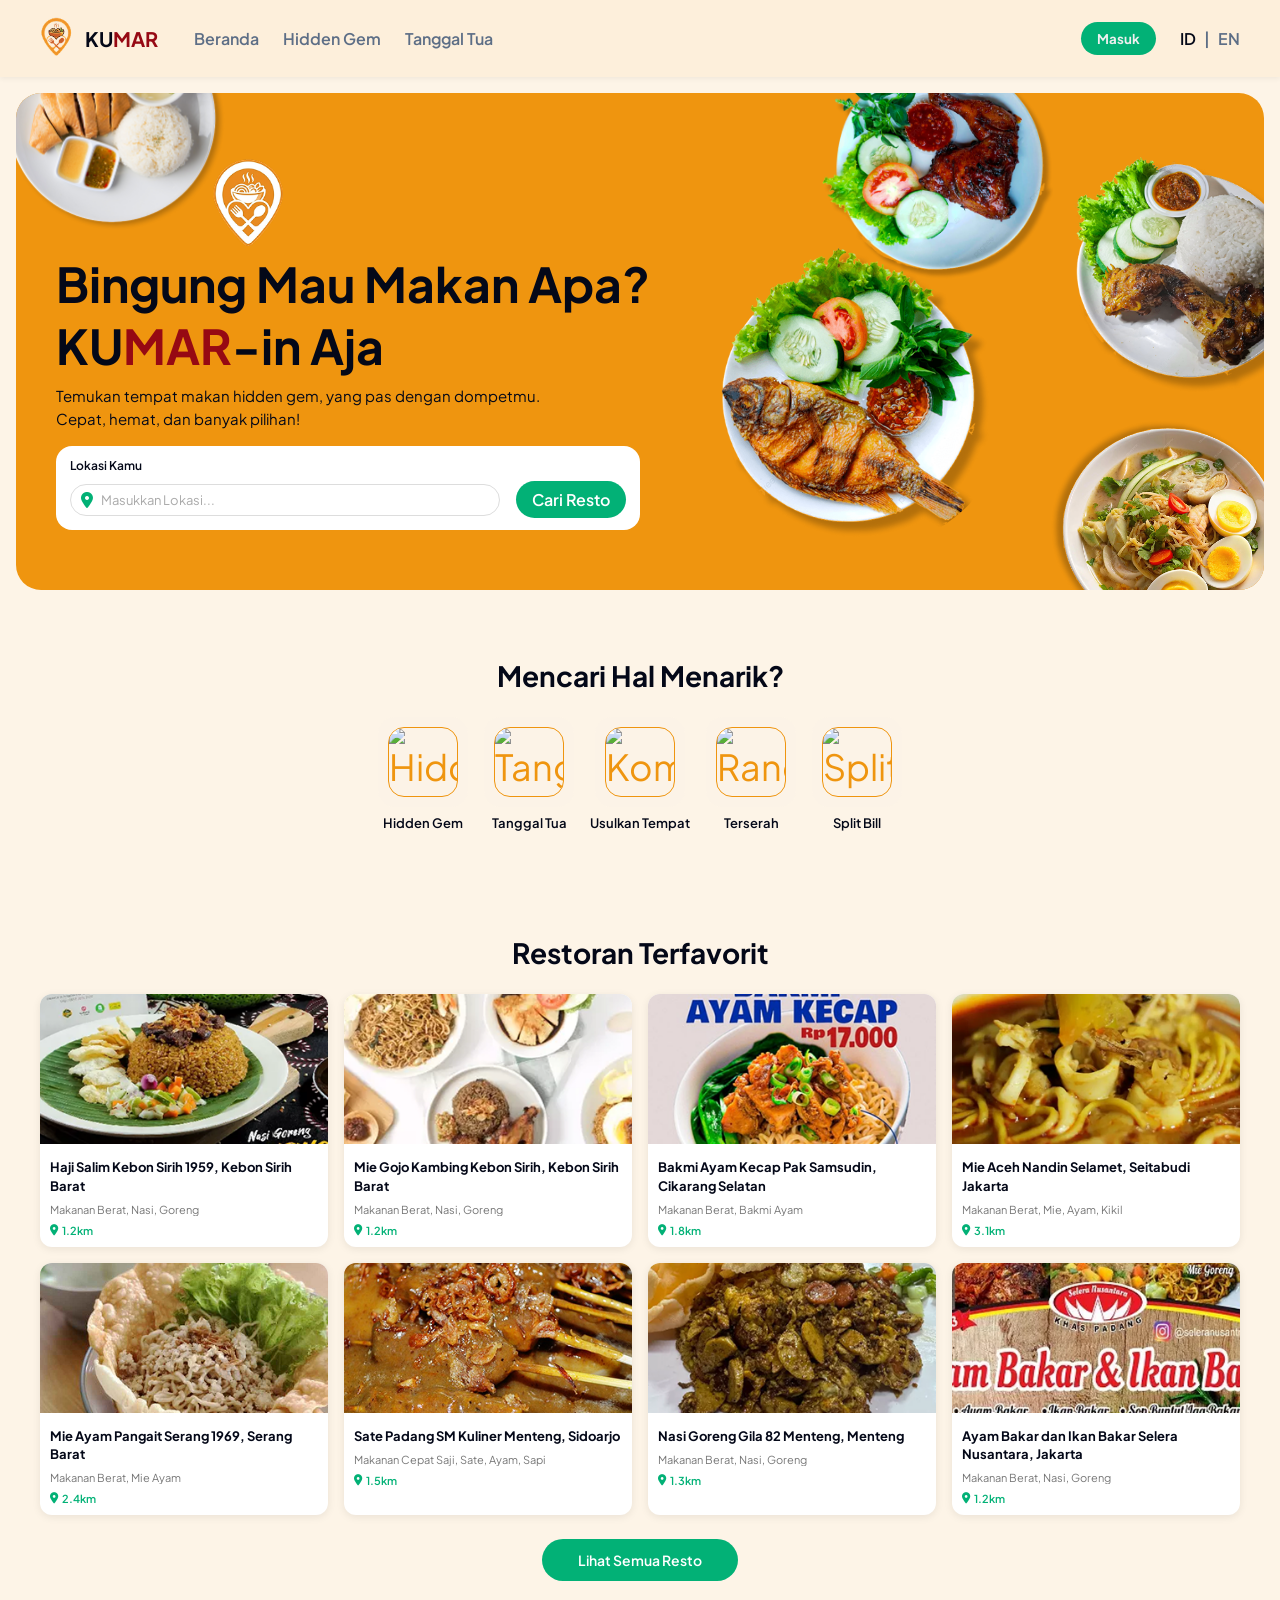
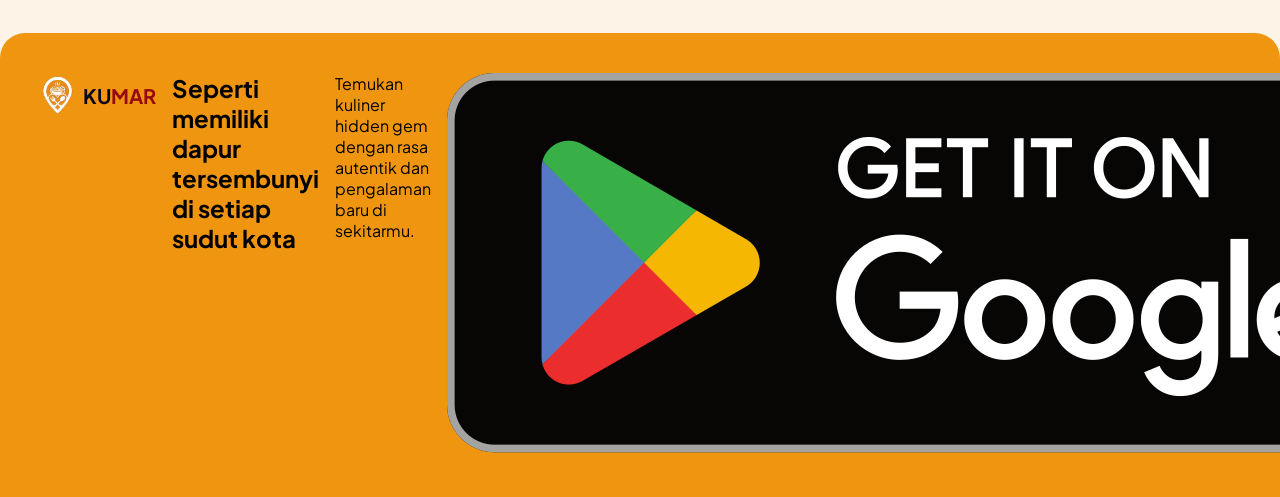
==== index.html @ 87214455 "fixing src link" ====
<!DOCTYPE html>
<html lang="id">
<head>
    <meta charset="UTF-8">
    <meta name="viewport" content="width=device-width, initial-scale=1.0">
    <base href="/">
    <title>KUMAR - Kuliner Masyarakat</title>
    <link rel="stylesheet" href="assets/css/style.css">
    <link href="https://fonts.googleapis.com/css2?family=Plus+Jakarta+Sans:wght@400;500;600;700&display=swap" rel="stylesheet">
    <link rel="stylesheet" href="https://cdnjs.cloudflare.com/ajax/libs/font-awesome/6.0.0/css/all.min.css">
</head>
<body>
    <div id="navbar-container"></div>

    <section class="hero">
        <div class="hero-content">
            <img class="hero-icon" src="/assets/img/icon-kumar-white.png" alt="Icon Kumar" >
            <h1>Bingung Mau Makan Apa?</h1>
            <h1>KU<span>MAR</span>-in Aja</h1>
            <p class="hero-desc">Temukan tempat makan hidden gem, yang pas dengan dompetmu.<br>Cepat, hemat, dan banyak pilihan!</p>
            <div class="search-box">
                <label>Lokasi Kamu</label>
                <div class="search-row">
                    <div class="search-input">
                        <i class="fa-solid fa-location-dot"></i>
                        <input type="text" placeholder="Masukkan Lokasi...">
                    </div>
                    <button class="btn-cari">Cari Resto</button>
                </div>
            </div>
        </div>
        <div class="hero-images">
            <img class="food-img food-1" src="/assets/img/Header/foto1.png" alt="food">
            <img class="food-img food-2" src="/assets/img/Header/foto2.png" alt="food">
            <img class="food-img food-3" src="/assets/img/Header/foto3.png" alt="food">
            <img class="food-img food-4" src="/assets/img/Header/foto4.png" alt="food">
            <img class="food-img food-5" src="/assets/img/Header/foto5.png" alt="food">
        </div>
    </section>

    <section class="categories">
        <h2>Mencari Hal Menarik?</h2>
        <div class="category-grid">
            <div class="category-item">
                <div class="category-icon"><img src="/assets/img/menu/Hidden Gem.png" alt="Hidden Gem"></div>
                <span>Hidden Gem</span>
            </div>
            <div class="category-item" onclick="window.location.href='/pages/tanggal_tua.html'" style="cursor: pointer;">
                <div class="category-icon"><img src="/assets/img/menu/Tanggal Tua.png" alt="Tanggal Tua"></div>
                <span>Tanggal Tua</span>
            </div>
            <div class="category-item">
                <div class="category-icon" onclick="window.location.href='/pages/submit-tempat.html' "><img src="/assets/img/menu/Komunitas.png" alt="Komunitas"></div>
                <span>Usulkan Tempat </span>
            </div>
            <div class="category-item" onclick="window.location.href='/pages/terserah.html'" style="cursor: pointer;">
                <div class="category-icon"><img src="/assets/img/menu/Random Picker.png" alt="Random Picker"></div>
                <span>Terserah</span>
            </div>
            <div class="category-item">
                <div class="category-icon"><img src="/assets/img/menu/Split Bill.png" alt="Split Bill"></div>
                <span>Split Bill</span>
            </div>
        </div>
    </section>

    <section class="restaurants">
        <h2>Restoran Terfavorit</h2>
        <div class="restaurant-grid">

            <div class="restaurant-card">
                <img src="/assets/img/Restoran Favorit/Haji Salim.png" alt="Haji Salim">
                <div class="card-info">
                    <h3>Haji Salim Kebon Sirih 1959, Kebon Sirih Barat</h3>
                    <p>Makanan Berat, Nasi, Goreng</p>
                    <span class="distance"><i class="fa-solid fa-location-dot"></i> 1.2km</span>
                </div>
            </div>

            <div class="restaurant-card">
                <img src="/assets/img/Restoran Favorit/Mie Gojo.png" alt="Mie Gojo">
                <div class="card-info">
                    <h3>Mie Gojo Kambing Kebon Sirih, Kebon Sirih Barat</h3>
                    <p>Makanan Berat, Nasi, Goreng</p>
                    <span class="distance"><i class="fa-solid fa-location-dot"></i> 1.2km</span>
                </div>
            </div>

            <div class="restaurant-card">
                <img src="/assets/img/Restoran Favorit/Bakmi Ayam.png" alt="Bakmi Ayam Kecap">
                <div class="card-info">
                    <h3>Bakmi Ayam Kecap Pak Samsudin, Cikarang Selatan</h3>
                    <p>Makanan Berat, Bakmi Ayam</p>
                    <span class="distance"><i class="fa-solid fa-location-dot"></i> 1.8km</span>
                </div>
            </div>

            <div class="restaurant-card">
                <img src="/assets/img/Restoran Favorit/Mie Aceh.png" alt="Mie Aceh Nandin">
                <div class="card-info">
                    <h3>Mie Aceh Nandin Selamet, Seitabudi Jakarta</h3>
                    <p>Makanan Berat, Mie, Ayam, Kikil</p>
                    <span class="distance"><i class="fa-solid fa-location-dot"></i> 3.1km</span>
                </div>
            </div>

            <div class="restaurant-card">
                <img src="/assets/img/Restoran Favorit/Mi Ayam Pangsit.png" alt="Mie Ayam Pangsit">
                <div class="card-info">
                    <h3>Mie Ayam Pangait Serang 1969, Serang Barat</h3>
                    <p>Makanan Berat, Mie Ayam</p>
                    <span class="distance"><i class="fa-solid fa-location-dot"></i> 2.4km</span>
                </div>
            </div>

            <div class="restaurant-card">
                <img src="/assets/img/Restoran Favorit/Sate Padang.png" alt="Sate Padang SM">
                <div class="card-info">
                    <h3>Sate Padang SM Kuliner Menteng, Sidoarjo</h3>
                    <p>Makanan Cepat Saji, Sate, Ayam, Sapi</p>
                    <span class="distance"><i class="fa-solid fa-location-dot"></i> 1.5km</span>
                </div>
            </div>

            <div class="restaurant-card">
                <img src="/assets/img/Restoran Favorit/Nasi Goreng Gila.png" alt="Nasi Goreng Gila 82">
                <div class="card-info">
                    <h3>Nasi Goreng Gila 82 Menteng, Menteng</h3>
                    <p>Makanan Berat, Nasi, Goreng</p>
                    <span class="distance"><i class="fa-solid fa-location-dot"></i> 1.3km</span>
                </div>
            </div>

            <div class="restaurant-card">
                <img src="/assets/img/Restoran Favorit/Ayam Bakar.png" alt="Ayam Bakar Selera Nusantara">
                <div class="card-info">
                    <h3>Ayam Bakar dan Ikan Bakar Selera Nusantara, Jakarta</h3>
                    <p>Makanan Berat, Nasi, Goreng</p>
                    <span class="distance"><i class="fa-solid fa-location-dot"></i> 1.2km</span>
                </div>
            </div>

        </div>
        <div class="btn-wrapper">
            <button class="btn-lihat">Lihat Semua Resto</button>
        </div>
    </section>

    <div id="footer-container"></div>

    <script src="/assets/js/script.js"></script>
</body>
</html>
---- assets/css/style.css ----
* {
    margin: 0;
    padding: 0;
    box-sizing: border-box;
    font-family: 'Plus Jakarta Sans', Tahoma, Geneva, Verdana, sans-serif;
}

body {
    background-color: #FDF4E7;
}

/*Hero*/
.hero {
    background-color: #EF950F;
    padding: 40px 20px 40px;
    border-radius:25px;
    
    display: flex;
    flex-direction:column;
    align-items: center;
    justify-content: space-between;
    min-height: 200px;
    
    position: relative;
    overflow: hidden;
    margin: 16px;
}

.hero-icon {
    display: none;
}

.hero-content {
    z-index: 1;
    width: 100%;
}

.hero-content h1 {
    font-size: 24px;
    font-weight: 700;
    color: #040818;
    line-height: 1.3;
}

.hero-content h1 span {
    color: #960913;
}

.hero-desc {
    color: #040818;
    font-size: 13px;
    margin: 8px 0 16px;
    line-height: 1.5;
}

.search-box {
    background: #ffffff;
    border-radius: 16px;
    padding: 12px 14px;
    width: 100%;
}

.search-box label {
    font-size: 12px;
    font-weight: 600;
    color: #040818;
    display: block;
    margin-bottom: 8px;
}
.search-row {
    display: flex;
    flex-direction: column;
    gap: 8px;
}

.search-input {
    display: flex;
    align-items: center;
    gap: 8px;
    border: 1px solid #ddd;
    border-radius: 16px;
    padding: 7px 10px;
}

.search-input i {
    color: #02B176;
    flex-shrink: 0;
}

.search-input input {
    border: none;
    outline: none;
    flex: 1;
    font-size: 13px;
    font-family: 'Plus Jakarta Sans', sans-serif;
    color: #040818;
}

.search-input input::placeholder {
    color: #aaa;
}

.btn-cari {
    background: #02B176;
    color: #ffffff;
    border: none;
    border-radius: 24px;
    padding: 8px 16px;
    font-size: 16px;
    font-weight: 600;
    cursor: pointer;
    width: 100%;
    font-family: 'Plus Jakarta Sans', sans-serif;
    transition: background 0.2s;
}

.btn-cari:hover {
    background: #029962;
}

.hero-images {
    display: none;
    /*flex: 1;
    justify-content: flex-end;
    align-items: center;*/
}

/*.food-img {
    position: absolute;
    border-radius: 50%;
    object-fit: cover;
}

.food-1 {
    width: 40%;
    aspect-ratio: 1;
    top: -16%;
    left: -10%;
}

.food-2 {
    width: 50%;
    aspect-ratio: 1;
    bottom: 16%;
    right: -24%;
}
.food-3 {
    width: 50%;
    aspect-ratio: 1;
    bottom: -10%;
    right: 60%;
}
.food-4 {
    display: none;
}
.food-5 {
    display: none;
}*/

/* Categories */
.categories {
    padding: 36px 20px;
    text-align: center;
}

.categories h2 {
    font-size: 22px;
    font-weight: 700;
    color: #040818;
    margin-bottom: 24px;
}

.category-grid {
    display: flex;
    justify-content: center;
    gap: 16px;
    flex-wrap: wrap;
}

.category-item {
    display: flex;
    flex-direction: column;
    align-items: center;
    gap: 8px;
    cursor: pointer;
}

.category-icon img {
    width: 70px;
    height: 70px;
    object-fit: contain;
    border: 1px solid #EF950F;
    border-radius: 16px;
    align-items: center;
}

.category-icon {
    width: 70px;
    height: 70px;
    background: #FDF4E7C8;
    border-radius: 16px;
    display: flex;
    align-items: center;
    justify-content: center;
    font-size: 28px;
    color: #EF950F;
    transition: background 0.2s, transform 0.2s;
}

.category-item:hover .category-icon {
    background: #EF950F;
    color: #ffffff;
    transform: translateY(-4px);
}

.category-item span {
    font-size: 13px;
    font-weight: 600;
    color: #040818;
    text-align: center;
}

/*FaV Resto*/
.restaurants {
    padding: 36px 20px;
    background:  #FDF4E7;
    text-align: center;
}

.restaurants h2 {
    font-size: 22px;
    font-weight: 700;
    color: #040818;
    margin-bottom: 24px;
}

.restaurant-grid {
    display: grid;
    grid-template-columns: repeat(2, 1fr);
    gap: 16px;
    text-align: left;
}

.restaurant-card {
    background: #ffffff;
    border-radius: 12px;
    overflow: hidden;
    box-shadow: 0 2px 8px rgba(0,0,0,0.08);
    cursor: pointer;
    transition: transform 0.2s, box-shadow 0.2s;
}

.restaurant-card:hover {
    transform: translateY(-4px);
    box-shadow: 0 6px 16px rgba(0,0,0,0.12);
}

.restaurant-card img {
    width: 100%;
    height: 120px;
    object-fit: cover;
}

.card-info {
    padding: 10px;
}

.card-info h3 {
    font-size: 12px;
    font-weight: 700;
    color: #040818;
    line-height: 1.4;
    margin-bottom: 8px;
    overflow: hidden;
}

.card-info p {
    font-size: 11px;
    color: #777;
    margin-bottom: 8px;
    white-space: nowrap;
    overflow: hidden;
    text-overflow: ellipsis;
}

.distance {
    font-size: 11px;
    color: #02B176;
    font-weight: 600;
    display: flex;
    align-items: center;
    gap: 4px;
}

.btn-wrapper {
    margin-top: 24px;
}

.btn-lihat {
    background: #02B176;
    color: #ffffff;
    border: none;
    border-radius: 24px;
    padding: 12px 36px;
    font-size: 14px;
    font-weight: 600;
    cursor: pointer;
    font-family: 'Plus Jakarta Sans', sans-serif;
    transition: background 0.2s;
}

.btn-lihat:hover {
    background: #029962;
}

@media (min-width: 768px) {
    .hero {
        flex-direction: row;
        align-items: center;
        padding: 60px 40px 60px;
    }
    .hero-icon {
        width: 80px;
        height: auto;
        display: block;
        margin: 0 13%;
    }

    .hero-content h1 {
        font-size: 48px;
    }

    .hero-desc {
        font-size: 15px;
    }
    
    .hero-images {
        display: flex;
        flex: 1;
        justify-content: flex-end;
        align-items: center;
    }

    .food-img {
        position: absolute;
        border-radius: 50%;
        object-fit: cover;
    }

    /* atas kiri - kecil */
    .food-1 {
        width: 20%;
        aspect-ratio: 1;
        top: -20%;
        left: -2%;
    }

    /* atas kanan */
    .food-2 {
        width: 20%;
        aspect-ratio: 1;
        top: -10%;
        right: 16%;
    }

    /* tengah kanan - semi hidden */
    .food-3 {
        width: 22%;
        aspect-ratio: 1;
        top: 10%;
        right: -5%;
    }

    /* tengah - paling besar */
    .food-4 {
        width: 25%;
        aspect-ratio: 1;
        bottom: 8%;
        right: 20%;;
    }

    /* bawah kanan */
    .food-5 {
        width: 20%;
        aspect-ratio: 1;
        bottom: -13%;
        right: -2%;;
    }
    
    .search-box {
        max-width: 50%;
    }
    
    .search-row {
        flex-direction: row; 
        justify-content: space-between;
        align-items: center;
        gap: 16px;
    }
    
    .search-input {
        flex: 1;
    }
    
   
    .btn-cari {
        width: auto;       
        white-space: nowrap;
    }

    .categories {
        padding: 52px 40px;
    }

    .categories h2,
    .restaurants h2 {
        font-size: 28px;
    }

    .category-icon {
        width: 90px;
        height: 90px;
        font-size: 36px;
    }

    .restaurants {
        padding: 52px 40px;
    }

    .restaurant-grid {
        grid-template-columns: repeat(2, 1fr);
    }

    .restaurant-card img {
        height: 150px;
    }

    .card-info h3 {
        font-size: 13px;
    }
}

@media (min-width: 1024px) {
    .restaurant-grid {
        grid-template-columns: repeat(4, 1fr);
    }
    
}
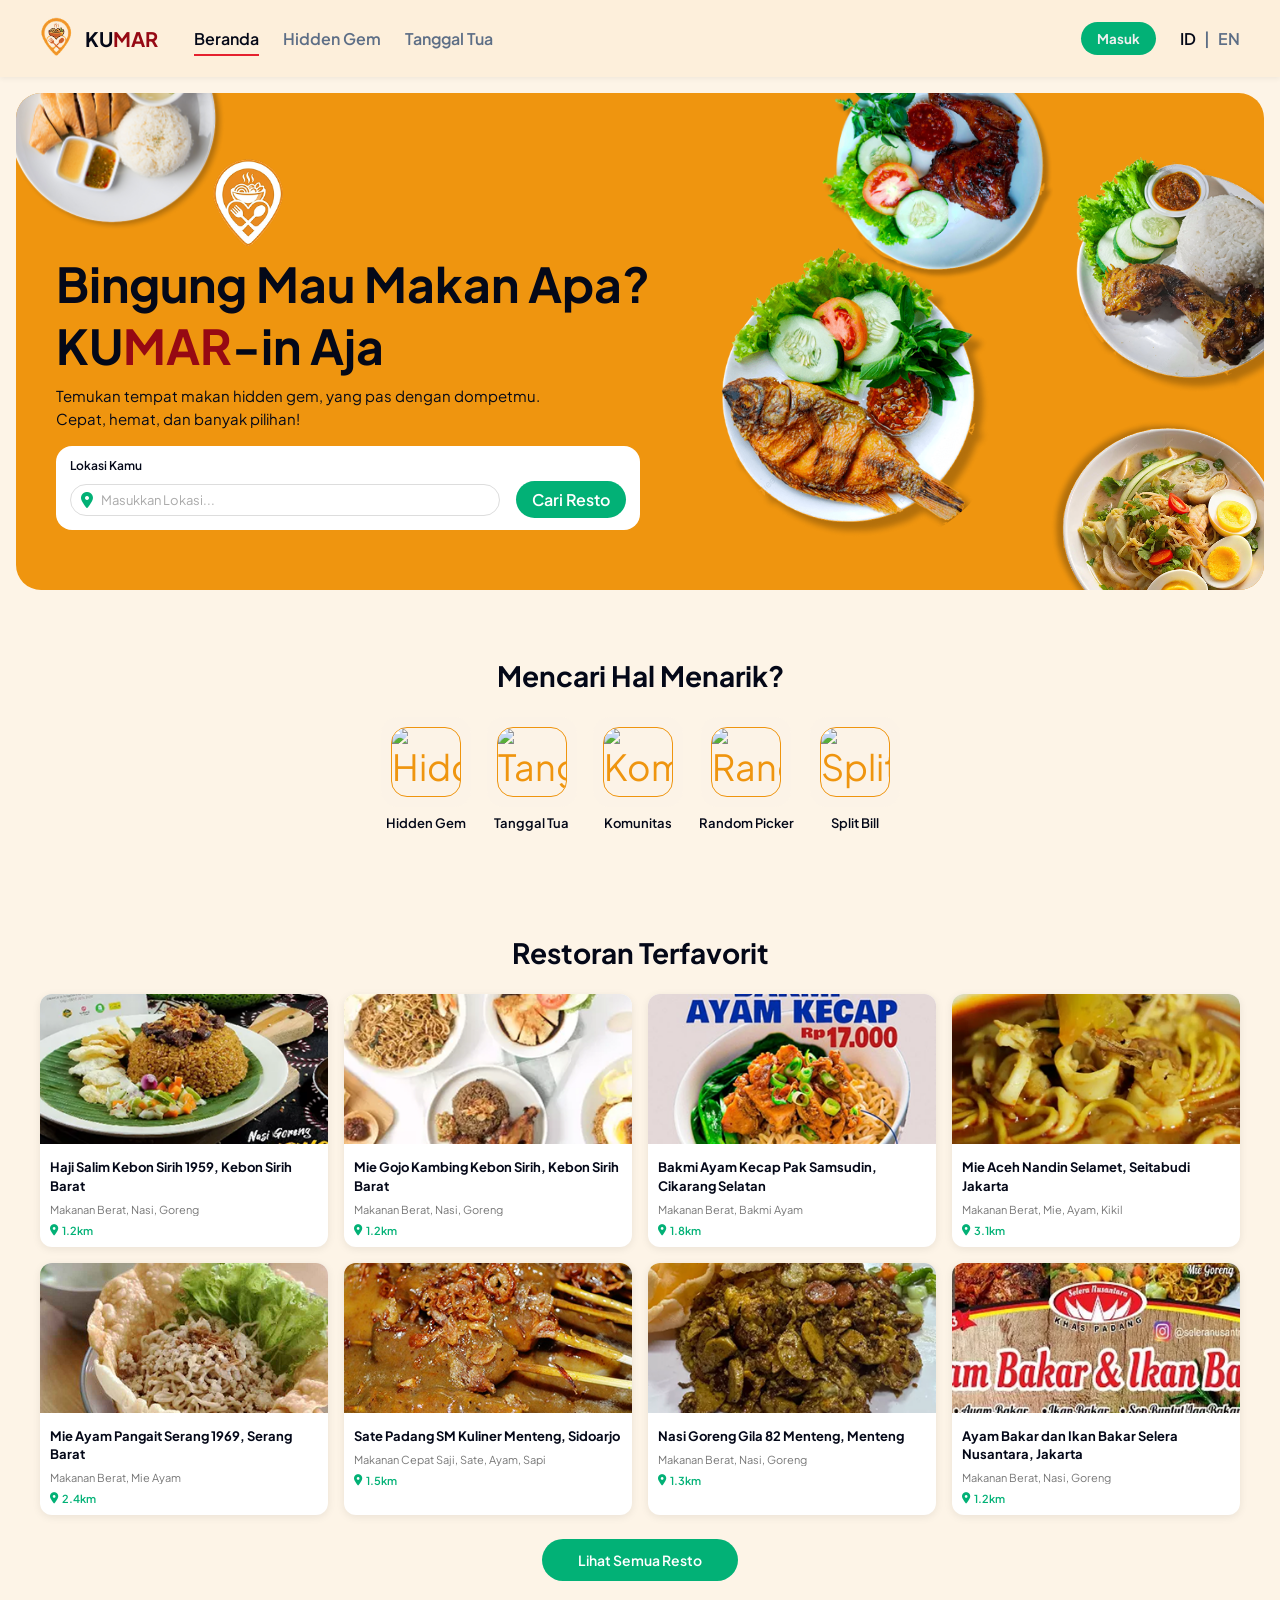
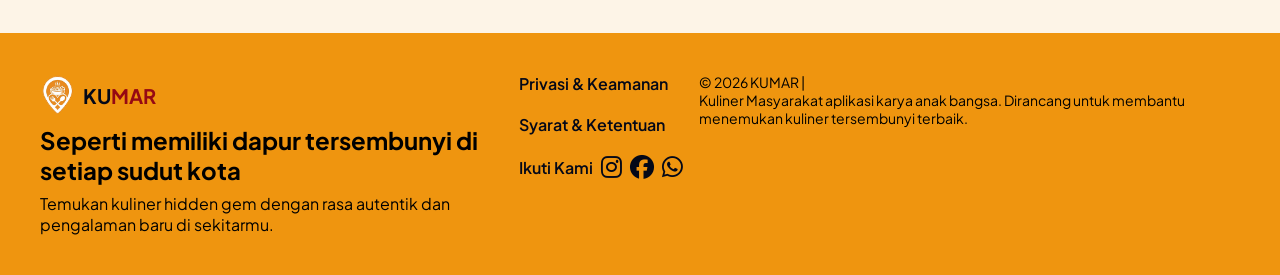
==== commit 9e9b3c07: "Merge branch 'main' into TanggalTua" ====
--- a/index.html
+++ b/index.html
@@ -3,7 +3,6 @@
 <head>
     <meta charset="UTF-8">
     <meta name="viewport" content="width=device-width, initial-scale=1.0">
-    <base href="/">
     <title>KUMAR - Kuliner Masyarakat</title>
     <link rel="stylesheet" href="assets/css/style.css">
     <link href="https://fonts.googleapis.com/css2?family=Plus+Jakarta+Sans:wght@400;500;600;700&display=swap" rel="stylesheet">
@@ -14,7 +13,7 @@
 
     <section class="hero">
         <div class="hero-content">
-            <img class="hero-icon" src="/assets/img/icon-kumar-white.png" alt="Icon Kumar" >
+            <img class="hero-icon" src="assets/img/icon-kumar-white.png" alt="Icon Kumar" >
             <h1>Bingung Mau Makan Apa?</h1>
             <h1>KU<span>MAR</span>-in Aja</h1>
             <p class="hero-desc">Temukan tempat makan hidden gem, yang pas dengan dompetmu.<br>Cepat, hemat, dan banyak pilihan!</p>
@@ -30,11 +29,11 @@
             </div>
         </div>
         <div class="hero-images">
-            <img class="food-img food-1" src="/assets/img/Header/foto1.png" alt="food">
-            <img class="food-img food-2" src="/assets/img/Header/foto2.png" alt="food">
-            <img class="food-img food-3" src="/assets/img/Header/foto3.png" alt="food">
-            <img class="food-img food-4" src="/assets/img/Header/foto4.png" alt="food">
-            <img class="food-img food-5" src="/assets/img/Header/foto5.png" alt="food">
+            <img class="food-img food-1" src="assets/img/Header/foto1.png" alt="food">
+            <img class="food-img food-2" src="assets/img/Header/foto2.png" alt="food">
+            <img class="food-img food-3" src="assets/img/Header/foto3.png" alt="food">
+            <img class="food-img food-4" src="assets/img/Header/foto4.png" alt="food">
+            <img class="food-img food-5" src="assets/img/Header/foto5.png" alt="food">
         </div>
     </section>
 
@@ -42,23 +41,23 @@
         <h2>Mencari Hal Menarik?</h2>
         <div class="category-grid">
             <div class="category-item">
-                <div class="category-icon"><img src="/assets/img/menu/Hidden Gem.png" alt="Hidden Gem"></div>
+                <div class="category-icon"><img src="assets/img/menu/Hidden Gem.png" alt="Hidden Gem"></div>
                 <span>Hidden Gem</span>
             </div>
-            <div class="category-item" onclick="window.location.href='/pages/tanggal_tua.html'" style="cursor: pointer;">
-                <div class="category-icon"><img src="/assets/img/menu/Tanggal Tua.png" alt="Tanggal Tua"></div>
+            <div class="category-item">
+                <div class="category-icon"><img src="assets/img/menu/Tanggal Tua.png" alt="Tanggal Tua"></div>
                 <span>Tanggal Tua</span>
             </div>
             <div class="category-item">
-                <div class="category-icon" onclick="window.location.href='/pages/submit-tempat.html' "><img src="/assets/img/menu/Komunitas.png" alt="Komunitas"></div>
-                <span>Usulkan Tempat </span>
-            </div>
-            <div class="category-item" onclick="window.location.href='/pages/terserah.html'" style="cursor: pointer;">
-                <div class="category-icon"><img src="/assets/img/menu/Random Picker.png" alt="Random Picker"></div>
-                <span>Terserah</span>
+                <div class="category-icon"><img src="assets/img/menu/Komunitas.png" alt="Komunitas"></div>
+                <span>Komunitas</span>
             </div>
             <div class="category-item">
-                <div class="category-icon"><img src="/assets/img/menu/Split Bill.png" alt="Split Bill"></div>
+                <div class="category-icon"><img src="assets/img/menu/Random Picker.png" alt="Random Picker"></div>
+                <span>Random Picker</span>
+            </div>
+            <div class="category-item">
+                <div class="category-icon"><img src="assets/img/menu/Split Bill.png" alt="Split Bill"></div>
                 <span>Split Bill</span>
             </div>
         </div>
@@ -69,7 +68,7 @@
         <div class="restaurant-grid">
 
             <div class="restaurant-card">
-                <img src="/assets/img/Restoran Favorit/Haji Salim.png" alt="Haji Salim">
+                <img src="assets/img/Restoran Favorit/Haji Salim.png" alt="Haji Salim">
                 <div class="card-info">
                     <h3>Haji Salim Kebon Sirih 1959, Kebon Sirih Barat</h3>
                     <p>Makanan Berat, Nasi, Goreng</p>
@@ -78,7 +77,7 @@
             </div>
 
             <div class="restaurant-card">
-                <img src="/assets/img/Restoran Favorit/Mie Gojo.png" alt="Mie Gojo">
+                <img src="assets/img/Restoran Favorit/Mie Gojo.png" alt="Mie Gojo">
                 <div class="card-info">
                     <h3>Mie Gojo Kambing Kebon Sirih, Kebon Sirih Barat</h3>
                     <p>Makanan Berat, Nasi, Goreng</p>
@@ -87,7 +86,7 @@
             </div>
 
             <div class="restaurant-card">
-                <img src="/assets/img/Restoran Favorit/Bakmi Ayam.png" alt="Bakmi Ayam Kecap">
+                <img src="assets/img/Restoran Favorit/Bakmi Ayam.png" alt="Bakmi Ayam Kecap">
                 <div class="card-info">
                     <h3>Bakmi Ayam Kecap Pak Samsudin, Cikarang Selatan</h3>
                     <p>Makanan Berat, Bakmi Ayam</p>
@@ -96,7 +95,7 @@
             </div>
 
             <div class="restaurant-card">
-                <img src="/assets/img/Restoran Favorit/Mie Aceh.png" alt="Mie Aceh Nandin">
+                <img src="assets/img/Restoran Favorit/Mie Aceh.png" alt="Mie Aceh Nandin">
                 <div class="card-info">
                     <h3>Mie Aceh Nandin Selamet, Seitabudi Jakarta</h3>
                     <p>Makanan Berat, Mie, Ayam, Kikil</p>
@@ -105,7 +104,7 @@
             </div>
 
             <div class="restaurant-card">
-                <img src="/assets/img/Restoran Favorit/Mi Ayam Pangsit.png" alt="Mie Ayam Pangsit">
+                <img src="assets/img/Restoran Favorit/Mi Ayam Pangsit.png" alt="Mie Ayam Pangsit">
                 <div class="card-info">
                     <h3>Mie Ayam Pangait Serang 1969, Serang Barat</h3>
                     <p>Makanan Berat, Mie Ayam</p>
@@ -114,7 +113,7 @@
             </div>
 
             <div class="restaurant-card">
-                <img src="/assets/img/Restoran Favorit/Sate Padang.png" alt="Sate Padang SM">
+                <img src="assets/img/Restoran Favorit/Sate Padang.png" alt="Sate Padang SM">
                 <div class="card-info">
                     <h3>Sate Padang SM Kuliner Menteng, Sidoarjo</h3>
                     <p>Makanan Cepat Saji, Sate, Ayam, Sapi</p>
@@ -123,7 +122,7 @@
             </div>
 
             <div class="restaurant-card">
-                <img src="/assets/img/Restoran Favorit/Nasi Goreng Gila.png" alt="Nasi Goreng Gila 82">
+                <img src="assets/img/Restoran Favorit/Nasi Goreng Gila.png" alt="Nasi Goreng Gila 82">
                 <div class="card-info">
                     <h3>Nasi Goreng Gila 82 Menteng, Menteng</h3>
                     <p>Makanan Berat, Nasi, Goreng</p>
@@ -132,7 +131,7 @@
             </div>
 
             <div class="restaurant-card">
-                <img src="/assets/img/Restoran Favorit/Ayam Bakar.png" alt="Ayam Bakar Selera Nusantara">
+                <img src="assets/img/Restoran Favorit/Ayam Bakar.png" alt="Ayam Bakar Selera Nusantara">
                 <div class="card-info">
                     <h3>Ayam Bakar dan Ikan Bakar Selera Nusantara, Jakarta</h3>
                     <p>Makanan Berat, Nasi, Goreng</p>
@@ -148,6 +147,6 @@
 
     <div id="footer-container"></div>
 
-    <script src="/assets/js/script.js"></script>
+    <script src="assets/js/script.js"></script>
 </body>
 </html>
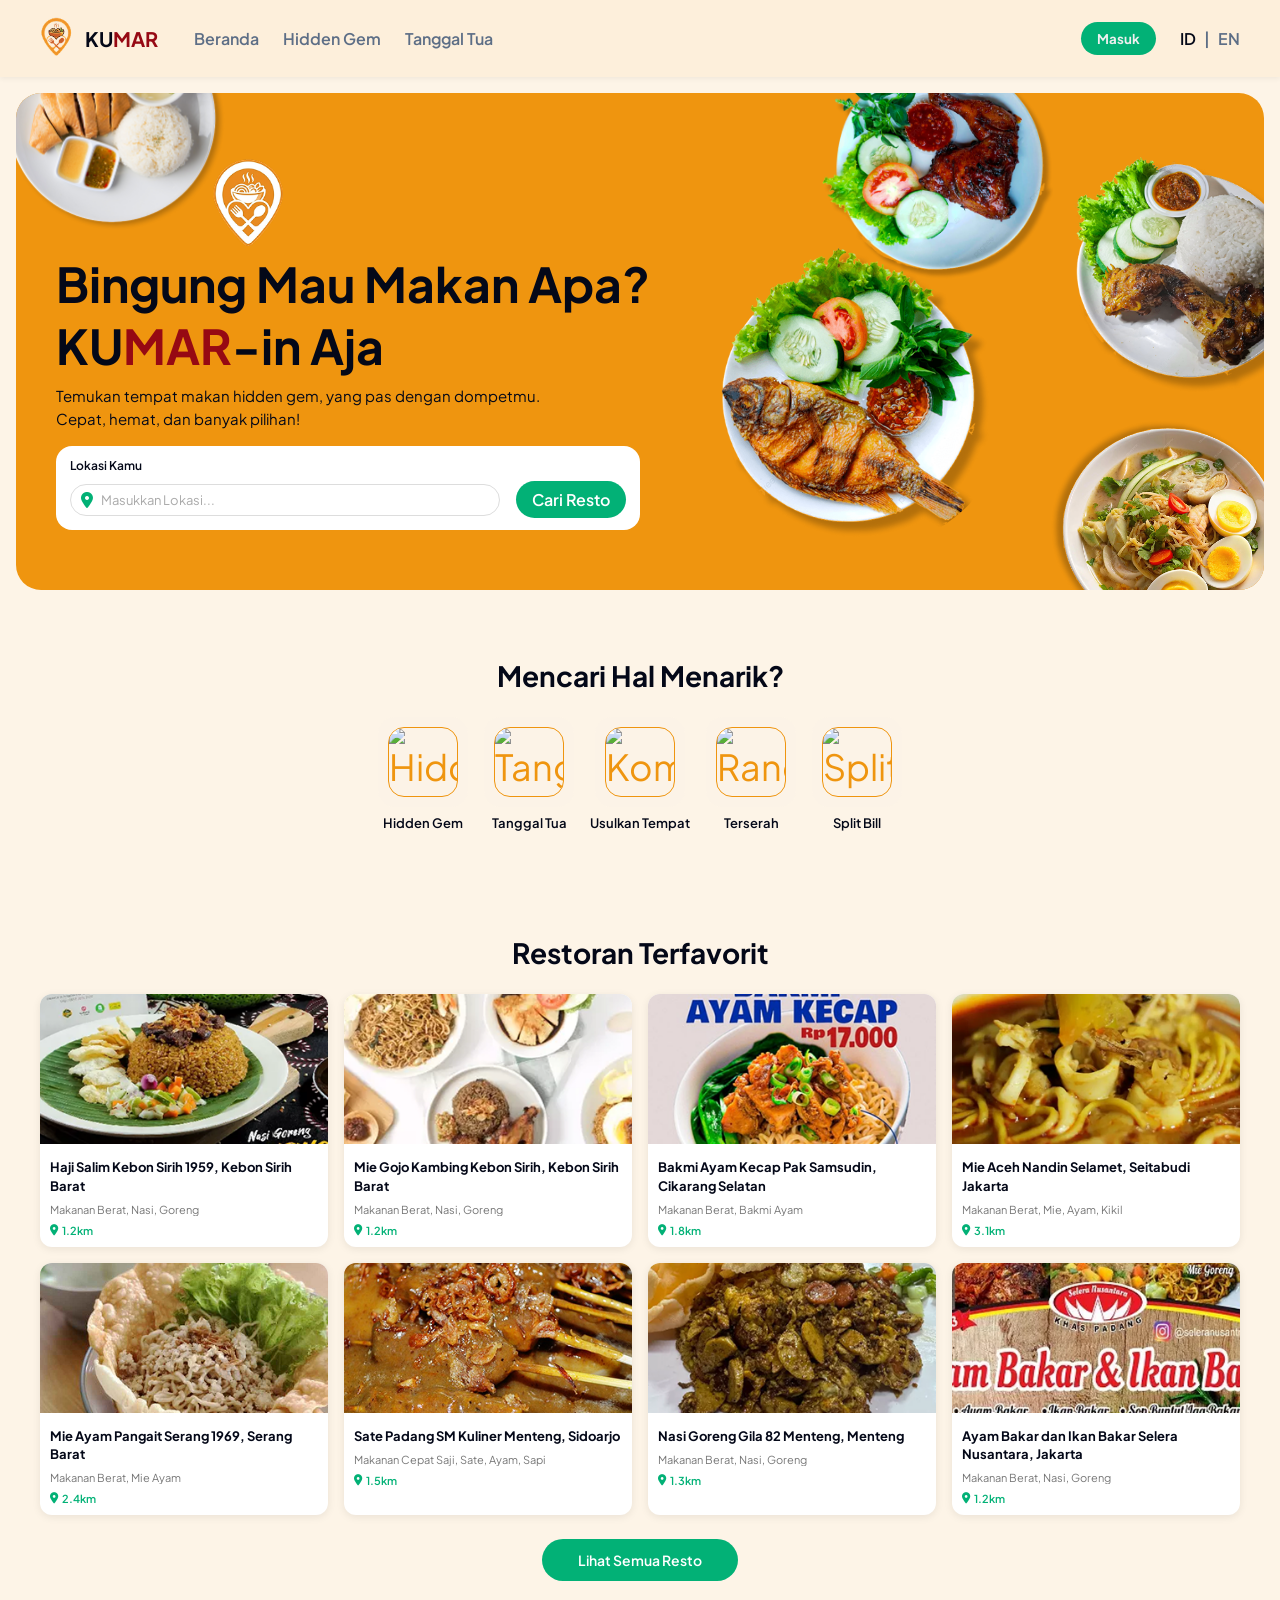
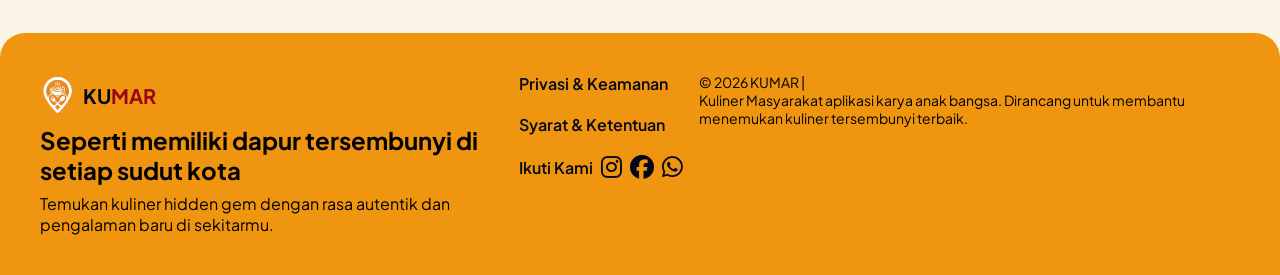
==== commit 86721ce2: "Merge pull request #1 from Laleilish/terserah Merging Branch" ====
--- a/index.html
+++ b/index.html
@@ -3,6 +3,7 @@
 <head>
     <meta charset="UTF-8">
     <meta name="viewport" content="width=device-width, initial-scale=1.0">
+    <base href="/">
     <title>KUMAR - Kuliner Masyarakat</title>
     <link rel="stylesheet" href="assets/css/style.css">
     <link href="https://fonts.googleapis.com/css2?family=Plus+Jakarta+Sans:wght@400;500;600;700&display=swap" rel="stylesheet">
@@ -13,7 +14,7 @@
 
     <section class="hero">
         <div class="hero-content">
-            <img class="hero-icon" src="assets/img/icon-kumar-white.png" alt="Icon Kumar" >
+            <img class="hero-icon" src="/assets/img/icon-kumar-white.png" alt="Icon Kumar" >
             <h1>Bingung Mau Makan Apa?</h1>
             <h1>KU<span>MAR</span>-in Aja</h1>
             <p class="hero-desc">Temukan tempat makan hidden gem, yang pas dengan dompetmu.<br>Cepat, hemat, dan banyak pilihan!</p>
@@ -29,11 +30,11 @@
             </div>
         </div>
         <div class="hero-images">
-            <img class="food-img food-1" src="assets/img/Header/foto1.png" alt="food">
-            <img class="food-img food-2" src="assets/img/Header/foto2.png" alt="food">
-            <img class="food-img food-3" src="assets/img/Header/foto3.png" alt="food">
-            <img class="food-img food-4" src="assets/img/Header/foto4.png" alt="food">
-            <img class="food-img food-5" src="assets/img/Header/foto5.png" alt="food">
+            <img class="food-img food-1" src="/assets/img/Header/foto1.png" alt="food">
+            <img class="food-img food-2" src="/assets/img/Header/foto2.png" alt="food">
+            <img class="food-img food-3" src="/assets/img/Header/foto3.png" alt="food">
+            <img class="food-img food-4" src="/assets/img/Header/foto4.png" alt="food">
+            <img class="food-img food-5" src="/assets/img/Header/foto5.png" alt="food">
         </div>
     </section>
 
@@ -41,23 +42,23 @@
         <h2>Mencari Hal Menarik?</h2>
         <div class="category-grid">
             <div class="category-item">
-                <div class="category-icon"><img src="assets/img/menu/Hidden Gem.png" alt="Hidden Gem"></div>
+                <div class="category-icon"><img src="/assets/img/menu/Hidden Gem.png" alt="Hidden Gem"></div>
                 <span>Hidden Gem</span>
             </div>
-            <div class="category-item">
-                <div class="category-icon"><img src="assets/img/menu/Tanggal Tua.png" alt="Tanggal Tua"></div>
+            <div class="category-item" onclick="window.location.href='/pages/tanggal_tua.html'" style="cursor: pointer;">
+                <div class="category-icon"><img src="/assets/img/menu/Tanggal Tua.png" alt="Tanggal Tua"></div>
                 <span>Tanggal Tua</span>
             </div>
             <div class="category-item">
-                <div class="category-icon"><img src="assets/img/menu/Komunitas.png" alt="Komunitas"></div>
-                <span>Komunitas</span>
+                <div class="category-icon" onclick="window.location.href='/pages/submit-tempat.html' "><img src="/assets/img/menu/Komunitas.png" alt="Komunitas"></div>
+                <span>Usulkan Tempat </span>
+            </div>
+            <div class="category-item" onclick="window.location.href='/pages/terserah.html'" style="cursor: pointer;">
+                <div class="category-icon"><img src="/assets/img/menu/Random Picker.png" alt="Random Picker"></div>
+                <span>Terserah</span>
             </div>
             <div class="category-item">
-                <div class="category-icon"><img src="assets/img/menu/Random Picker.png" alt="Random Picker"></div>
-                <span>Random Picker</span>
-            </div>
-            <div class="category-item">
-                <div class="category-icon"><img src="assets/img/menu/Split Bill.png" alt="Split Bill"></div>
+                <div class="category-icon"><img src="/assets/img/menu/Split Bill.png" alt="Split Bill"></div>
                 <span>Split Bill</span>
             </div>
         </div>
@@ -68,7 +69,7 @@
         <div class="restaurant-grid">
 
             <div class="restaurant-card">
-                <img src="assets/img/Restoran Favorit/Haji Salim.png" alt="Haji Salim">
+                <img src="/assets/img/Restoran Favorit/Haji Salim.png" alt="Haji Salim">
                 <div class="card-info">
                     <h3>Haji Salim Kebon Sirih 1959, Kebon Sirih Barat</h3>
                     <p>Makanan Berat, Nasi, Goreng</p>
@@ -77,7 +78,7 @@
             </div>
 
             <div class="restaurant-card">
-                <img src="assets/img/Restoran Favorit/Mie Gojo.png" alt="Mie Gojo">
+                <img src="/assets/img/Restoran Favorit/Mie Gojo.png" alt="Mie Gojo">
                 <div class="card-info">
                     <h3>Mie Gojo Kambing Kebon Sirih, Kebon Sirih Barat</h3>
                     <p>Makanan Berat, Nasi, Goreng</p>
@@ -86,7 +87,7 @@
             </div>
 
             <div class="restaurant-card">
-                <img src="assets/img/Restoran Favorit/Bakmi Ayam.png" alt="Bakmi Ayam Kecap">
+                <img src="/assets/img/Restoran Favorit/Bakmi Ayam.png" alt="Bakmi Ayam Kecap">
                 <div class="card-info">
                     <h3>Bakmi Ayam Kecap Pak Samsudin, Cikarang Selatan</h3>
                     <p>Makanan Berat, Bakmi Ayam</p>
@@ -95,7 +96,7 @@
             </div>
 
             <div class="restaurant-card">
-                <img src="assets/img/Restoran Favorit/Mie Aceh.png" alt="Mie Aceh Nandin">
+                <img src="/assets/img/Restoran Favorit/Mie Aceh.png" alt="Mie Aceh Nandin">
                 <div class="card-info">
                     <h3>Mie Aceh Nandin Selamet, Seitabudi Jakarta</h3>
                     <p>Makanan Berat, Mie, Ayam, Kikil</p>
@@ -104,7 +105,7 @@
             </div>
 
             <div class="restaurant-card">
-                <img src="assets/img/Restoran Favorit/Mi Ayam Pangsit.png" alt="Mie Ayam Pangsit">
+                <img src="/assets/img/Restoran Favorit/Mi Ayam Pangsit.png" alt="Mie Ayam Pangsit">
                 <div class="card-info">
                     <h3>Mie Ayam Pangait Serang 1969, Serang Barat</h3>
                     <p>Makanan Berat, Mie Ayam</p>
@@ -113,7 +114,7 @@
             </div>
 
             <div class="restaurant-card">
-                <img src="assets/img/Restoran Favorit/Sate Padang.png" alt="Sate Padang SM">
+                <img src="/assets/img/Restoran Favorit/Sate Padang.png" alt="Sate Padang SM">
                 <div class="card-info">
                     <h3>Sate Padang SM Kuliner Menteng, Sidoarjo</h3>
                     <p>Makanan Cepat Saji, Sate, Ayam, Sapi</p>
@@ -122,7 +123,7 @@
             </div>
 
             <div class="restaurant-card">
-                <img src="assets/img/Restoran Favorit/Nasi Goreng Gila.png" alt="Nasi Goreng Gila 82">
+                <img src="/assets/img/Restoran Favorit/Nasi Goreng Gila.png" alt="Nasi Goreng Gila 82">
                 <div class="card-info">
                     <h3>Nasi Goreng Gila 82 Menteng, Menteng</h3>
                     <p>Makanan Berat, Nasi, Goreng</p>
@@ -131,7 +132,7 @@
             </div>
 
             <div class="restaurant-card">
-                <img src="assets/img/Restoran Favorit/Ayam Bakar.png" alt="Ayam Bakar Selera Nusantara">
+                <img src="/assets/img/Restoran Favorit/Ayam Bakar.png" alt="Ayam Bakar Selera Nusantara">
                 <div class="card-info">
                     <h3>Ayam Bakar dan Ikan Bakar Selera Nusantara, Jakarta</h3>
                     <p>Makanan Berat, Nasi, Goreng</p>
@@ -147,6 +148,6 @@
 
     <div id="footer-container"></div>
 
-    <script src="assets/js/script.js"></script>
+    <script src="/assets/js/script.js"></script>
 </body>
 </html>
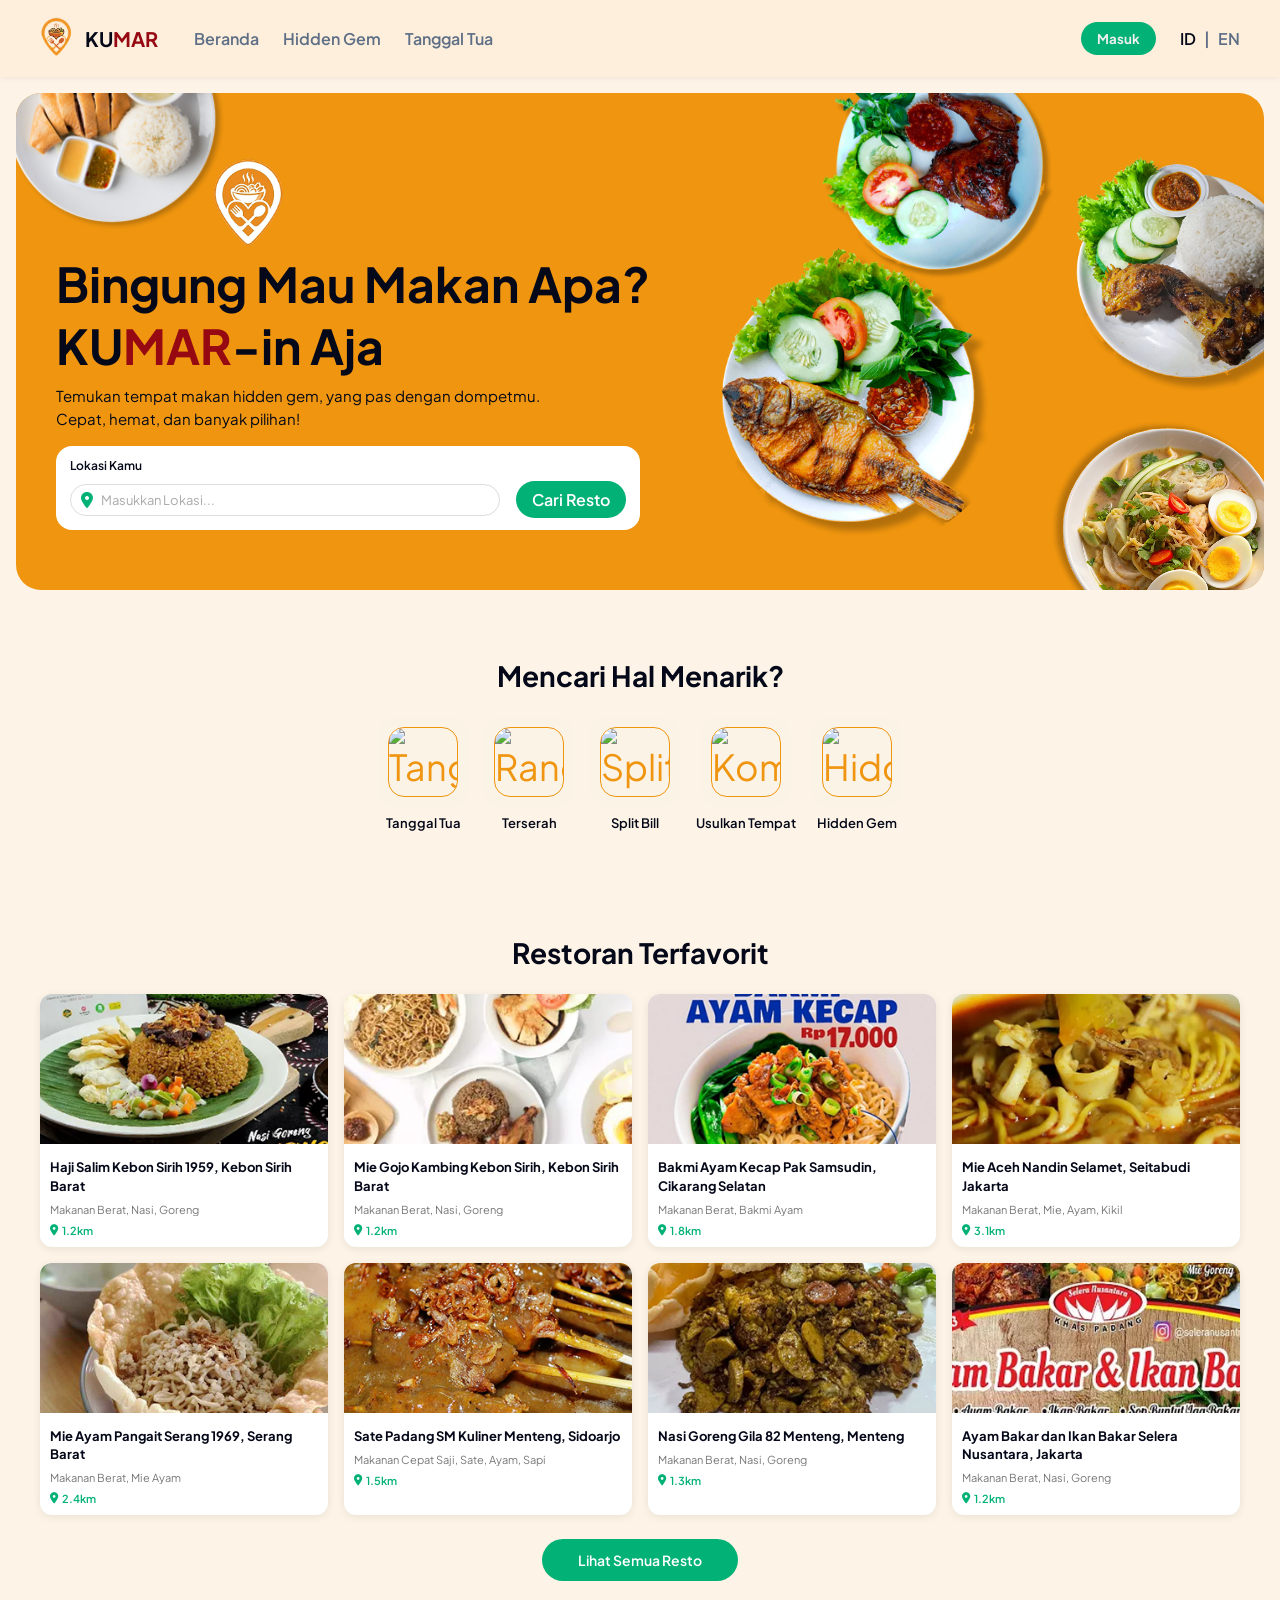
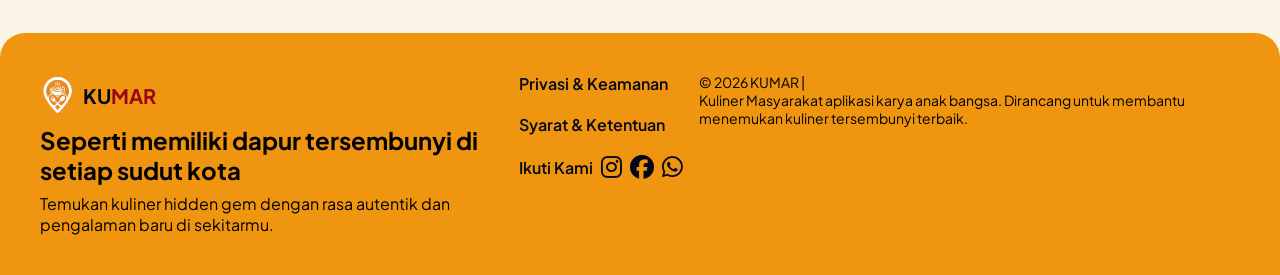
==== commit c2f334bf: "fixing minor styling" ====
--- a/index.html
+++ b/index.html
@@ -41,26 +41,28 @@
     <section class="categories">
         <h2>Mencari Hal Menarik?</h2>
         <div class="category-grid">
-            <div class="category-item">
-                <div class="category-icon"><img src="/assets/img/menu/Hidden Gem.png" alt="Hidden Gem"></div>
-                <span>Hidden Gem</span>
-            </div>
             <div class="category-item" onclick="window.location.href='/pages/tanggal_tua.html'" style="cursor: pointer;">
                 <div class="category-icon"><img src="/assets/img/menu/Tanggal Tua.png" alt="Tanggal Tua"></div>
                 <span>Tanggal Tua</span>
-            </div>
-            <div class="category-item">
-                <div class="category-icon" onclick="window.location.href='/pages/submit-tempat.html' "><img src="/assets/img/menu/Komunitas.png" alt="Komunitas"></div>
-                <span>Usulkan Tempat </span>
             </div>
             <div class="category-item" onclick="window.location.href='/pages/terserah.html'" style="cursor: pointer;">
                 <div class="category-icon"><img src="/assets/img/menu/Random Picker.png" alt="Random Picker"></div>
                 <span>Terserah</span>
             </div>
             <div class="category-item">
-                <div class="category-icon"><img src="/assets/img/menu/Split Bill.png" alt="Split Bill"></div>
+                <div class="category-icon" onclick="window.location.href='/pages/split_bill.html'" style="cursor: pointer;"><img src="/assets/img/menu/Split Bill.png" alt="Split Bill"></div>
                 <span>Split Bill</span>
             </div>
+            <div class="category-item">
+                <div class="category-icon" onclick="window.location.href='/pages/submit-tempat.html' "><img src="/assets/img/menu/Komunitas.png" alt="Komunitas"></div>
+                <span>Usulkan Tempat </span>
+            </div>
+            <div class="category-item">
+                <div class="category-icon" onclick="window.location.href='/pages/hidden_gem.html'" style="cursor: pointer;"><img src="/assets/img/menu/Hidden Gem.png" alt="Hidden Gem"></div>
+                <span>Hidden Gem</span>
+            </div>
+            
+            
         </div>
     </section>
 
--- a/assets/css/style.css
+++ b/assets/css/style.css
@@ -2,7 +2,7 @@
     margin: 0;
     padding: 0;
     box-sizing: border-box;
-    font-family: 'Plus Jakarta Sans', Tahoma, Geneva, Verdana, sans-serif;
+    font-family: 'Plus Jakarta Sans', sans-serif;
 }
 
 body {
@@ -120,44 +120,8 @@
 
 .hero-images {
     display: none;
-    /*flex: 1;
-    justify-content: flex-end;
-    align-items: center;*/
-}
-
-/*.food-img {
-    position: absolute;
-    border-radius: 50%;
-    object-fit: cover;
-}
-
-.food-1 {
-    width: 40%;
-    aspect-ratio: 1;
-    top: -16%;
-    left: -10%;
-}
-
-.food-2 {
-    width: 50%;
-    aspect-ratio: 1;
-    bottom: 16%;
-    right: -24%;
-}
-.food-3 {
-    width: 50%;
-    aspect-ratio: 1;
-    bottom: -10%;
-    right: 60%;
-}
-.food-4 {
-    display: none;
-}
-.food-5 {
-    display: none;
-}*/
-
-/* Categories */
+}
+
 .categories {
     padding: 36px 20px;
     text-align: center;
@@ -173,6 +137,7 @@
 .category-grid {
     display: flex;
     justify-content: center;
+    align-items: center;
     gap: 16px;
     flex-wrap: wrap;
 }
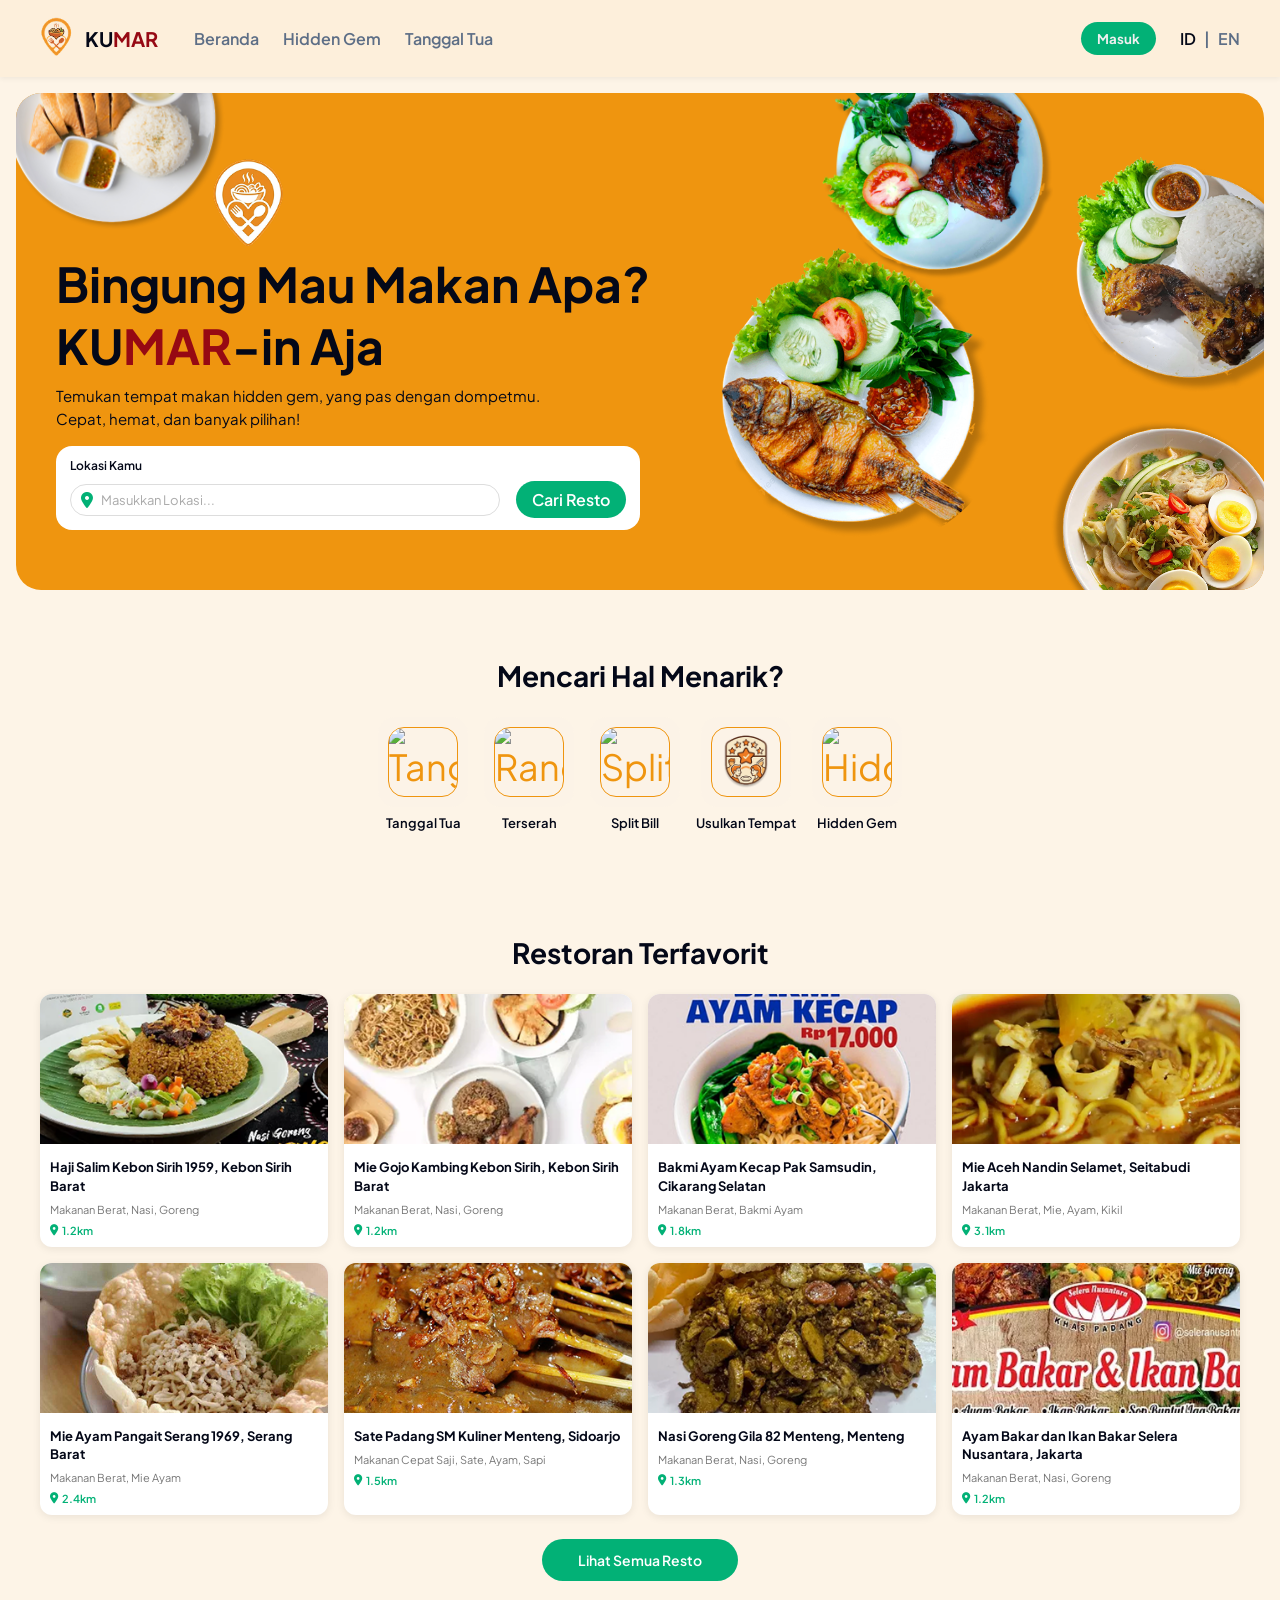
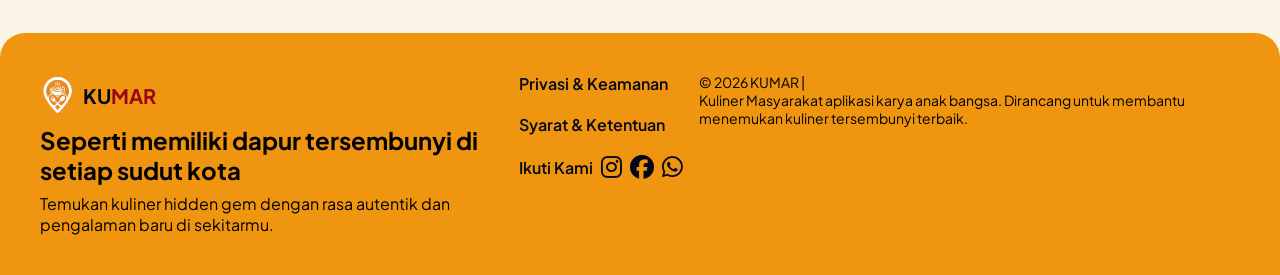
==== commit a9a3f789: "fixing penamaan src" ====
--- a/index.html
+++ b/index.html
@@ -42,23 +42,23 @@
         <h2>Mencari Hal Menarik?</h2>
         <div class="category-grid">
             <div class="category-item" onclick="window.location.href='/pages/tanggal_tua.html'" style="cursor: pointer;">
-                <div class="category-icon"><img src="/assets/img/menu/Tanggal Tua.png" alt="Tanggal Tua"></div>
+                <div class="category-icon"><img src="/assets/img/Menu/Tanggal Tua.png Tua.png" alt="Tanggal Tua"></div>
                 <span>Tanggal Tua</span>
             </div>
             <div class="category-item" onclick="window.location.href='/pages/terserah.html'" style="cursor: pointer;">
-                <div class="category-icon"><img src="/assets/img/menu/Random Picker.png" alt="Random Picker"></div>
+                <div class="category-icon"><img src="/assets/img/Menu/Random Picker.png Picker.png" alt="Random Picker"></div>
                 <span>Terserah</span>
             </div>
             <div class="category-item">
-                <div class="category-icon" onclick="window.location.href='/pages/split_bill.html'" style="cursor: pointer;"><img src="/assets/img/menu/Split Bill.png" alt="Split Bill"></div>
+                <div class="category-icon" onclick="window.location.href='/pages/split_bill.html'" style="cursor: pointer;"><img src="/assets/img/Menu/Split Bill.png Bill.png" alt="Split Bill"></div>
                 <span>Split Bill</span>
             </div>
             <div class="category-item">
-                <div class="category-icon" onclick="window.location.href='/pages/submit-tempat.html' "><img src="/assets/img/menu/Komunitas.png" alt="Komunitas"></div>
+                <div class="category-icon" onclick="window.location.href='/pages/submit-tempat.html' "><img src="/assets/img/Menu/Komunitas.png" alt="Komunitas"></div>
                 <span>Usulkan Tempat </span>
             </div>
             <div class="category-item">
-                <div class="category-icon" onclick="window.location.href='/pages/hidden_gem.html'" style="cursor: pointer;"><img src="/assets/img/menu/Hidden Gem.png" alt="Hidden Gem"></div>
+                <div class="category-icon" onclick="window.location.href='/pages/hidden_gem.html'" style="cursor: pointer;"><img src="/assets/img/Menu/Hidden Gem.png Gem.png" alt="Hidden Gem"></div>
                 <span>Hidden Gem</span>
             </div>
             
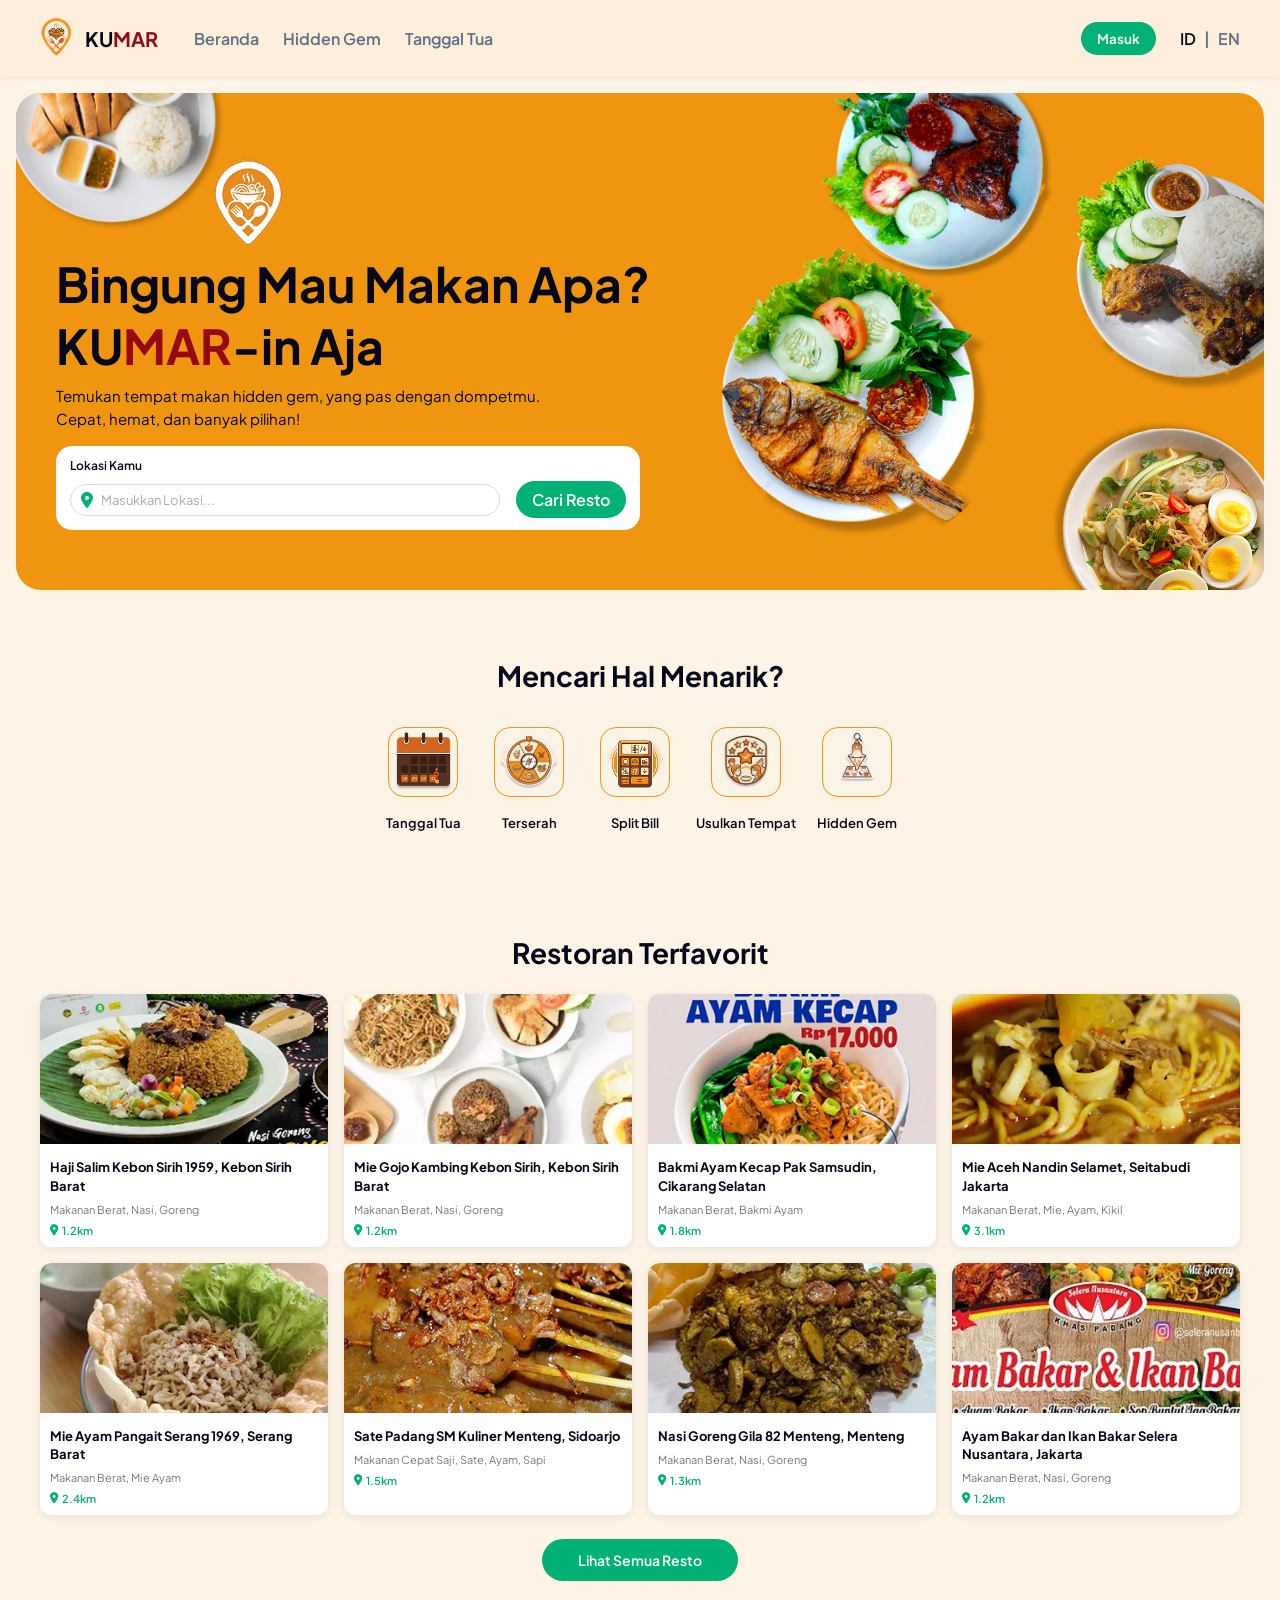
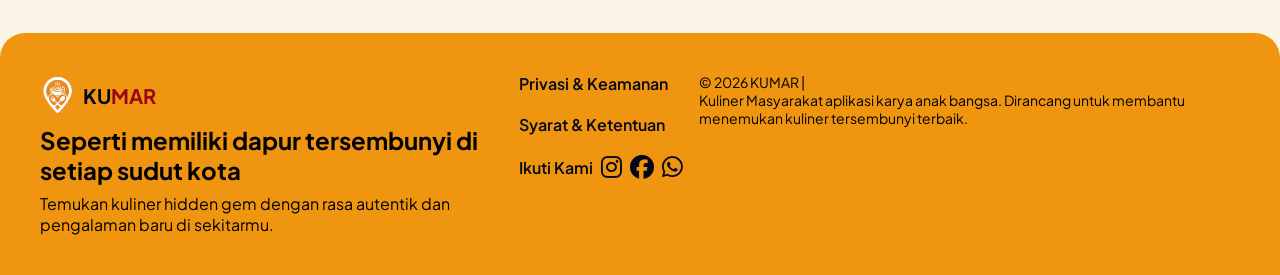
==== commit b8d0eefa: "typo" ====
--- a/index.html
+++ b/index.html
@@ -42,15 +42,15 @@
         <h2>Mencari Hal Menarik?</h2>
         <div class="category-grid">
             <div class="category-item" onclick="window.location.href='/pages/tanggal_tua.html'" style="cursor: pointer;">
-                <div class="category-icon"><img src="/assets/img/Menu/Tanggal Tua.png Tua.png" alt="Tanggal Tua"></div>
+                <div class="category-icon"><img src="/assets/img/Menu/Tanggal Tua.png" alt="Tanggal Tua"></div>
                 <span>Tanggal Tua</span>
             </div>
             <div class="category-item" onclick="window.location.href='/pages/terserah.html'" style="cursor: pointer;">
-                <div class="category-icon"><img src="/assets/img/Menu/Random Picker.png Picker.png" alt="Random Picker"></div>
+                <div class="category-icon"><img src="/assets/img/Menu/Random Picker.png" alt="Random Picker"></div>
                 <span>Terserah</span>
             </div>
             <div class="category-item">
-                <div class="category-icon" onclick="window.location.href='/pages/split_bill.html'" style="cursor: pointer;"><img src="/assets/img/Menu/Split Bill.png Bill.png" alt="Split Bill"></div>
+                <div class="category-icon" onclick="window.location.href='/pages/split_bill.html'" style="cursor: pointer;"><img src="/assets/img/Menu/Split Bill.png" alt="Split Bill"></div>
                 <span>Split Bill</span>
             </div>
             <div class="category-item">
@@ -58,7 +58,7 @@
                 <span>Usulkan Tempat </span>
             </div>
             <div class="category-item">
-                <div class="category-icon" onclick="window.location.href='/pages/hidden_gem.html'" style="cursor: pointer;"><img src="/assets/img/Menu/Hidden Gem.png Gem.png" alt="Hidden Gem"></div>
+                <div class="category-icon" onclick="window.location.href='/pages/hidden_gem.html'" style="cursor: pointer;"><img src="/assets/img/Menu/Hidden Gem.png" alt="Hidden Gem"></div>
                 <span>Hidden Gem</span>
             </div>
             
